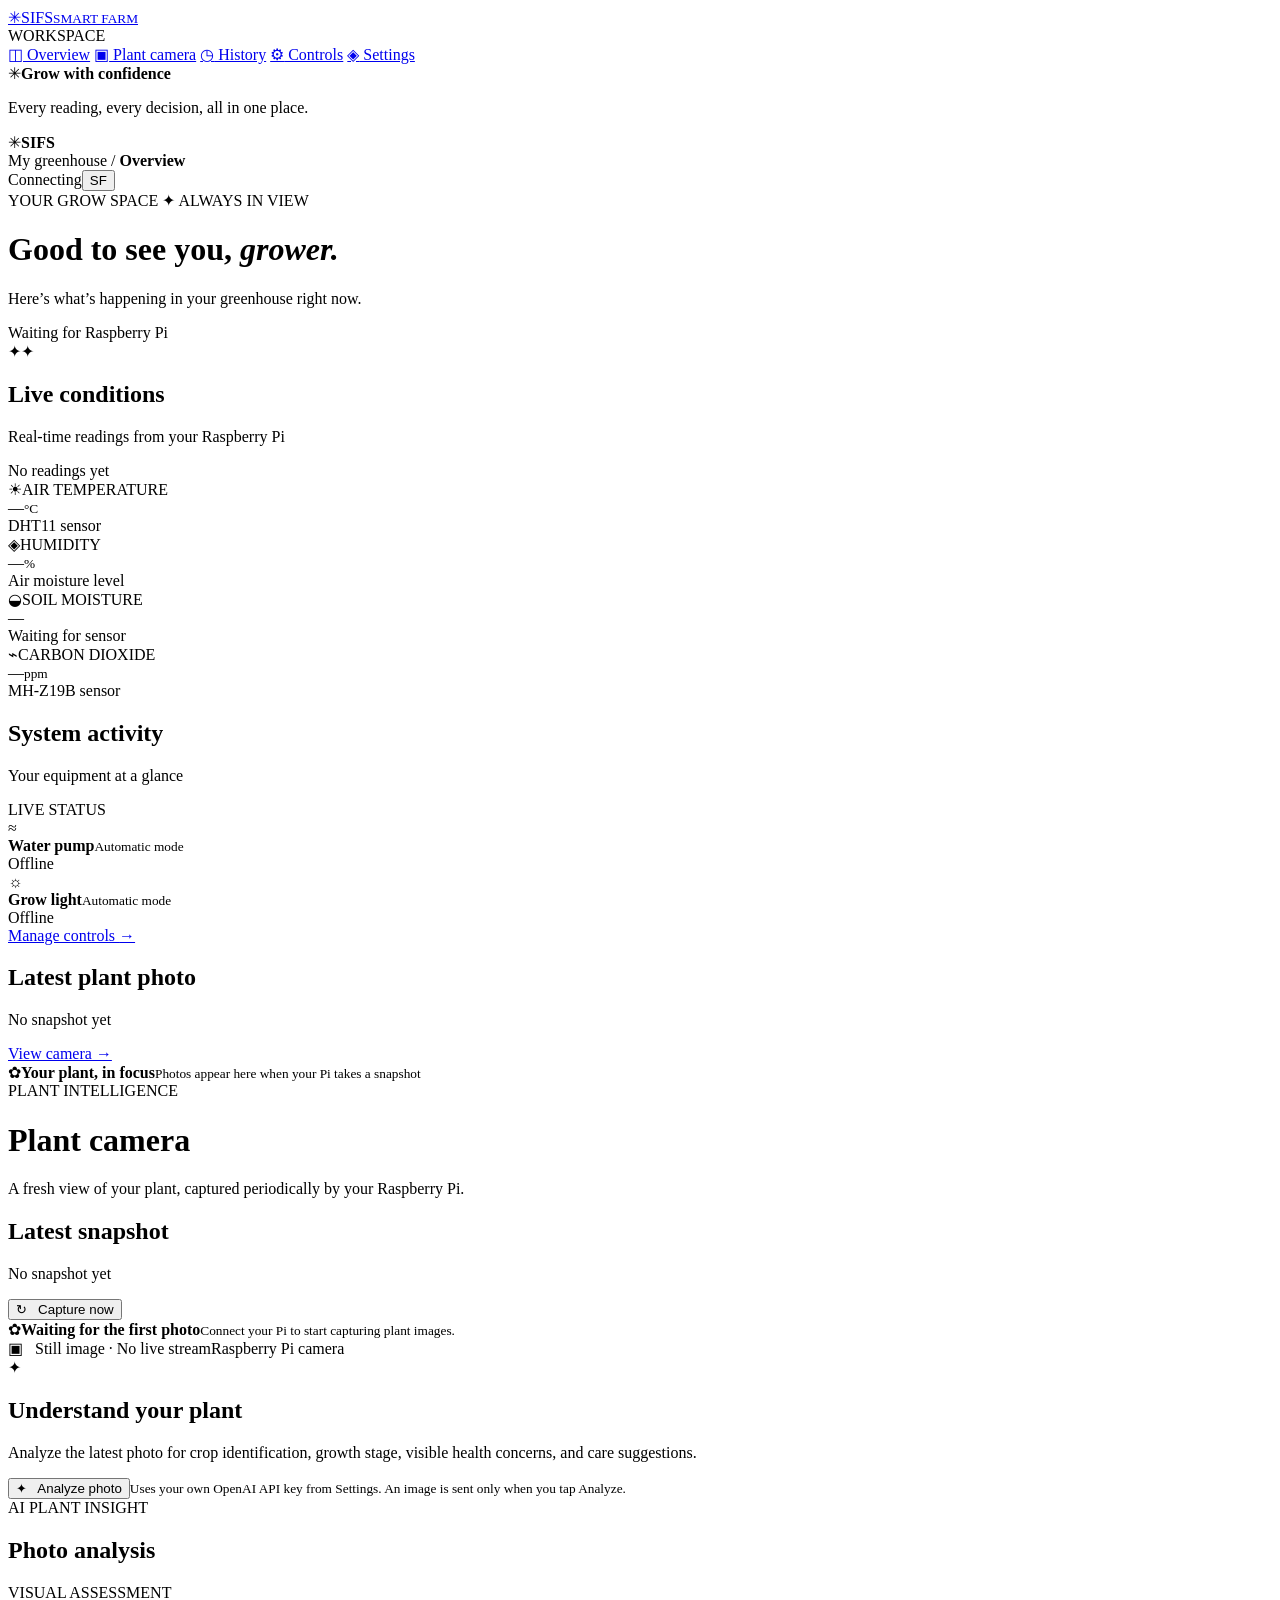
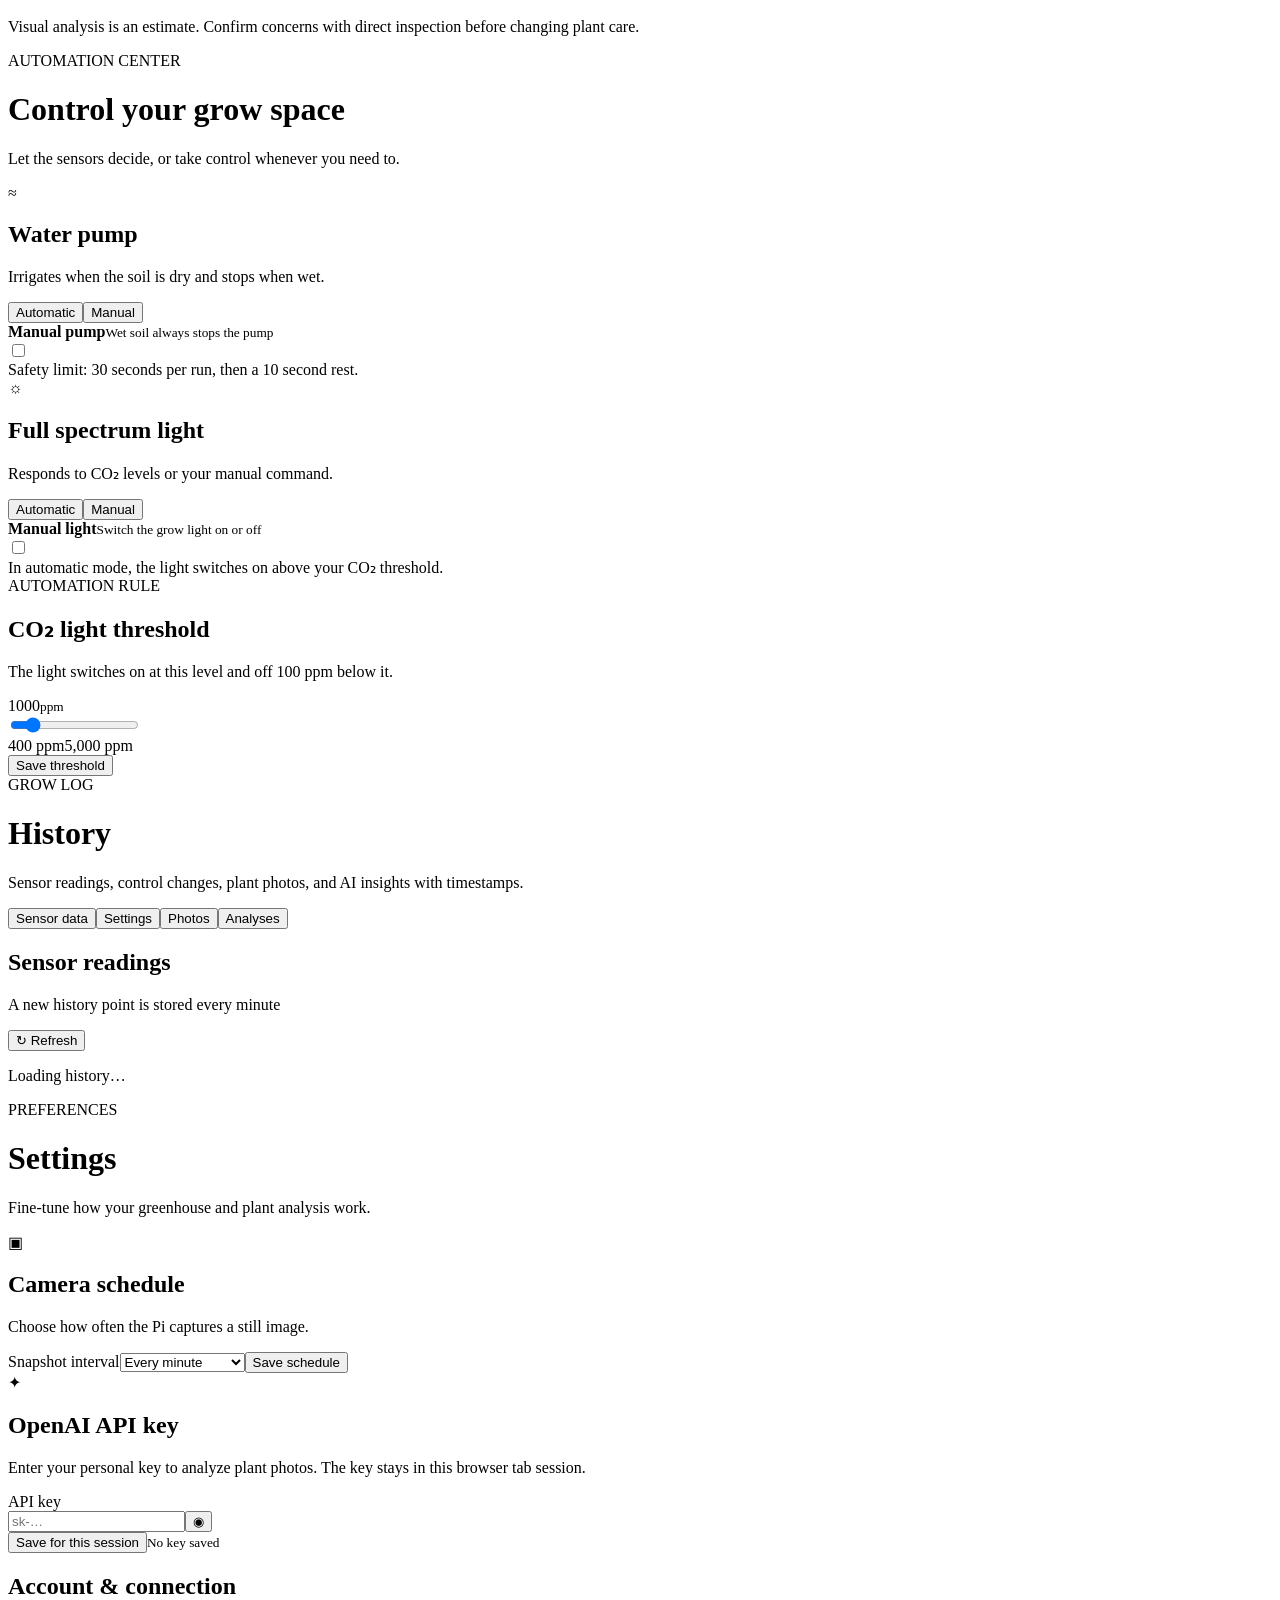
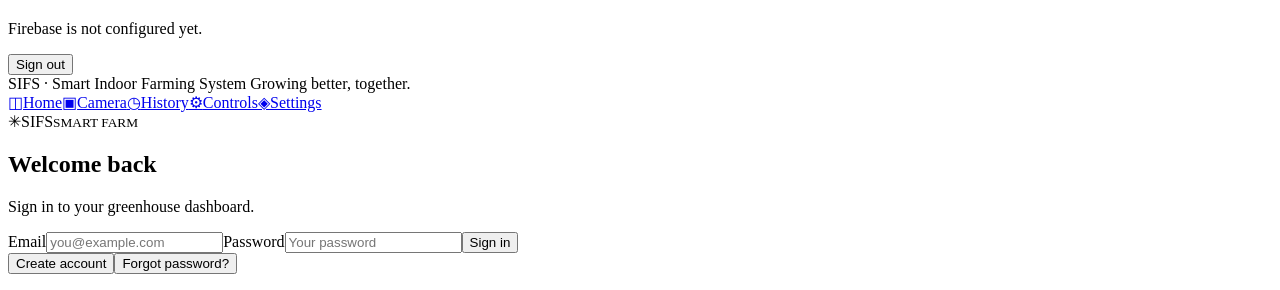
==== web/index.html @ b363ac5b "Add SIFS web dashboard and Raspberry Pi controller" ====
<!doctype html>
<html lang="en">
<head>
  <meta charset="utf-8">
  <meta name="viewport" content="width=device-width,initial-scale=1,viewport-fit=cover">
  <meta name="theme-color" content="#142c23">
  <meta name="description" content="SIFS Smart Farm — monitor and care for your plants from anywhere.">
  <link rel="manifest" href="/manifest.webmanifest">
  <link rel="stylesheet" href="/styles.css">
  <title>SIFS · Smart Farm</title>
</head>
<body>
  <div class="app-shell">
    <aside class="sidebar">
      <a class="brand" href="#overview"><span class="brand-mark">✳</span><span>SIFS<small>SMART FARM</small></span></a>
      <div class="nav-label">WORKSPACE</div>
      <nav class="side-nav" aria-label="Main navigation">
        <a data-page="overview" href="#overview"><span>◫</span> Overview</a>
        <a data-page="camera" href="#camera"><span>▣</span> Plant camera</a>
        <a data-page="history" href="#history"><span>◷</span> History</a>
        <a data-page="controls" href="#controls"><span>⚙</span> Controls</a>
        <a data-page="settings" href="#settings"><span>◈</span> Settings</a>
      </nav>
      <div class="sidebar-bottom"><span class="leaf-orbit">✳</span><strong>Grow with confidence</strong><p>Every reading, every decision, all in one place.</p></div>
    </aside>

    <div class="main-area">
      <header class="topbar">
        <div class="mobile-brand"><span class="brand-mark">✳</span><strong>SIFS</strong></div>
        <div class="breadcrumb">My greenhouse <span>/</span> <b id="page-label">Overview</b></div>
        <div class="top-actions"><span class="connection" id="connection"><i></i> Connecting</span><button class="avatar" id="account-button" title="Account">SF</button></div>
      </header>

      <main id="overview-page" class="page">
        <div class="hero">
          <div class="hero-text"><div class="eyebrow">YOUR GROW SPACE <span>✦</span> ALWAYS IN VIEW</div><h1>Good to see you, <em>grower.</em></h1><p>Here’s what’s happening in your greenhouse right now.</p><div class="hero-meta"><span class="live-dot"></span><span id="hero-update">Waiting for Raspberry Pi</span></div></div>
          <div class="hero-art" aria-hidden="true"><div class="sun"></div><div class="plant"><span class="stem"></span><span class="leaf leaf-a"></span><span class="leaf leaf-b"></span><span class="leaf leaf-c"></span><span class="leaf leaf-d"></span><span class="pot"></span></div><span class="spark spark-a">✦</span><span class="spark spark-b">✦</span></div>
        </div>
        <div class="section-heading"><div><h2>Live conditions</h2><p>Real-time readings from your Raspberry Pi</p></div><span class="updated" id="updated">No readings yet</span></div>
        <div class="metric-grid">
          <article class="metric-card"><div class="metric-top"><span class="metric-icon temp">☀</span><span class="metric-label">AIR TEMPERATURE</span></div><div class="metric-value"><span id="temperature">—</span><small>°C</small></div><div class="metric-foot" id="temp-foot">DHT11 sensor</div></article>
          <article class="metric-card"><div class="metric-top"><span class="metric-icon humidity">◈</span><span class="metric-label">HUMIDITY</span></div><div class="metric-value"><span id="humidity">—</span><small>%</small></div><div class="metric-foot">Air moisture level</div></article>
          <article class="metric-card"><div class="metric-top"><span class="metric-icon soil">◒</span><span class="metric-label">SOIL MOISTURE</span></div><div class="metric-value"><span id="soil">—</span><small id="soil-unit"></small></div><div class="metric-foot" id="soil-foot">Waiting for sensor</div></article>
          <article class="metric-card"><div class="metric-top"><span class="metric-icon co2">⌁</span><span class="metric-label">CARBON DIOXIDE</span></div><div class="metric-value"><span id="co2">—</span><small>ppm</small></div><div class="metric-foot" id="co2-foot">MH-Z19B sensor</div></article>
        </div>
        <div class="lower-grid">
          <section class="card status-card"><div class="card-head"><div><h2>System activity</h2><p>Your equipment at a glance</p></div><span class="small-badge">LIVE STATUS</span></div><div class="device-row"><span class="device-icon pump">≈</span><div><strong>Water pump</strong><small id="pump-mode">Automatic mode</small></div><span class="device-state" id="pump-state">Offline</span></div><div class="device-row"><span class="device-icon light">☼</span><div><strong>Grow light</strong><small id="light-mode">Automatic mode</small></div><span class="device-state" id="light-state">Offline</span></div><a class="text-link" href="#controls">Manage controls <span>→</span></a></section>
          <section class="card photo-card"><div class="card-head"><div><h2>Latest plant photo</h2><p id="photo-time">No snapshot yet</p></div><a class="text-link compact" href="#camera">View camera →</a></div><div class="photo-preview" id="overview-photo"><div class="photo-empty"><span>✿</span><strong>Your plant, in focus</strong><small>Photos appear here when your Pi takes a snapshot</small></div></div></section>
        </div>
      </main>

      <main id="camera-page" class="page hidden">
        <div class="page-title"><div class="eyebrow">PLANT INTELLIGENCE</div><h1>Plant camera</h1><p>A fresh view of your plant, captured periodically by your Raspberry Pi.</p></div>
        <div class="camera-layout"><section class="card camera-card"><div class="card-head"><div><h2>Latest snapshot</h2><p id="camera-time">No snapshot yet</p></div><button class="button button-outline" id="capture-button">↻ &nbsp; Capture now</button></div><div class="camera-image" id="camera-image"><div class="photo-empty"><span>✿</span><strong>Waiting for the first photo</strong><small>Connect your Pi to start capturing plant images.</small></div></div><div class="camera-footer"><span>▣ &nbsp; Still image · No live stream</span><span id="camera-source">Raspberry Pi camera</span></div></section>
        <section class="card analysis-card"><div class="analysis-symbol">✦</div><h2>Understand your plant</h2><p>Analyze the latest photo for crop identification, growth stage, visible health concerns, and care suggestions.</p><button class="button button-primary wide" id="analyze-button">✦ &nbsp; Analyze photo</button><small>Uses your own OpenAI API key from Settings. An image is sent only when you tap Analyze.</small></section></div>
        <section class="card result-card hidden" id="result-card"><div class="card-head"><div><div class="eyebrow">AI PLANT INSIGHT</div><h2>Photo analysis</h2></div><span class="small-badge">VISUAL ASSESSMENT</span></div><div id="analysis-result"></div><p class="disclaimer">Visual analysis is an estimate. Confirm concerns with direct inspection before changing plant care.</p></section>
      </main>

      <main id="controls-page" class="page hidden"><div class="page-title"><div class="eyebrow">AUTOMATION CENTER</div><h1>Control your grow space</h1><p>Let the sensors decide, or take control whenever you need to.</p></div><div class="control-grid">
        <section class="card control-card"><div class="control-intro"><span class="control-icon pump">≈</span><div><h2>Water pump</h2><p>Irrigates when the soil is dry and stops when wet.</p></div></div><div class="segmented" role="group" aria-label="Pump mode"><button data-mode="pump" data-value="auto">Automatic</button><button data-mode="pump" data-value="manual">Manual</button></div><div class="manual-row"><div><strong>Manual pump</strong><small>Wet soil always stops the pump</small></div><label class="switch"><input id="manual-pump" type="checkbox"><span></span></label></div><div class="control-note">Safety limit: 30 seconds per run, then a 10 second rest.</div></section>
        <section class="card control-card"><div class="control-intro"><span class="control-icon light">☼</span><div><h2>Full spectrum light</h2><p>Responds to CO₂ levels or your manual command.</p></div></div><div class="segmented" role="group" aria-label="Light mode"><button data-mode="light" data-value="auto">Automatic</button><button data-mode="light" data-value="manual">Manual</button></div><div class="manual-row"><div><strong>Manual light</strong><small>Switch the grow light on or off</small></div><label class="switch"><input id="manual-light" type="checkbox"><span></span></label></div><div class="control-note">In automatic mode, the light switches on above your CO₂ threshold.</div></section>
      </div><section class="card threshold-card"><div class="threshold-heading"><div><div class="eyebrow">AUTOMATION RULE</div><h2>CO₂ light threshold</h2><p>The light switches on at this level and off 100 ppm below it.</p></div><div class="threshold-value"><span id="threshold-display">1000</span><small>ppm</small></div></div><input id="threshold" type="range" min="400" max="5000" step="50" value="1000"><div class="range-labels"><span>400 ppm</span><span>5,000 ppm</span></div><button id="save-threshold" class="button button-primary">Save threshold</button></section></main>

      <main id="history-page" class="page hidden"><div class="page-title"><div class="eyebrow">GROW LOG</div><h1>History</h1><p>Sensor readings, control changes, plant photos, and AI insights with timestamps.</p></div><div class="history-tabs" role="tablist" aria-label="History category"><button class="active" data-history="telemetry">Sensor data</button><button data-history="settings">Settings</button><button data-history="photos">Photos</button><button data-history="analyses">Analyses</button></div><section class="card history-card"><div class="card-head"><div><h2 id="history-title">Sensor readings</h2><p id="history-subtitle">A new history point is stored every minute</p></div><button class="button button-outline" id="refresh-history">↻ Refresh</button></div><div id="history-content" class="history-content"><p class="history-empty">Loading history…</p></div></section></main>

      <main id="settings-page" class="page hidden"><div class="page-title"><div class="eyebrow">PREFERENCES</div><h1>Settings</h1><p>Fine-tune how your greenhouse and plant analysis work.</p></div><div class="settings-grid"><section class="card settings-card"><div class="settings-icon">▣</div><h2>Camera schedule</h2><p>Choose how often the Pi captures a still image.</p><label for="photo-interval">Snapshot interval</label><select id="photo-interval"><option value="1">Every minute</option><option value="5">Every 5 minutes</option><option value="10">Every 10 minutes</option><option value="15">Every 15 minutes</option><option value="30">Every 30 minutes</option><option value="60">Every hour</option></select><button id="save-interval" class="button button-primary">Save schedule</button></section><section class="card settings-card"><div class="settings-icon">✦</div><h2>OpenAI API key</h2><p>Enter your personal key to analyze plant photos. The key stays in this browser tab session.</p><label for="api-key">API key</label><div class="input-wrap"><input id="api-key" type="password" placeholder="sk-…" autocomplete="off"><button id="toggle-key" aria-label="Show or hide API key">◉</button></div><button id="save-key" class="button button-primary">Save for this session</button><small id="key-status">No key saved</small></section></div><section class="card account-card"><div><h2>Account & connection</h2><p id="account-detail">Firebase is not configured yet.</p></div><button id="sign-out" class="button button-outline">Sign out</button></section></main>
      <footer class="footer">SIFS · Smart Indoor Farming System <span>Growing better, together.</span></footer>
    </div>
    <nav class="bottom-nav" aria-label="Mobile navigation"><a data-page="overview" href="#overview"><span>◫</span>Home</a><a data-page="camera" href="#camera"><span>▣</span>Camera</a><a data-page="history" href="#history"><span>◷</span>History</a><a data-page="controls" href="#controls"><span>⚙</span>Controls</a><a data-page="settings" href="#settings"><span>◈</span>Settings</a></nav>
  </div>

  <div class="modal hidden" id="login-modal"><div class="modal-card"><div class="brand"><span class="brand-mark">✳</span><span>SIFS<small>SMART FARM</small></span></div><h2>Welcome back</h2><p>Sign in to your greenhouse dashboard.</p><form id="login-form"><label>Email<input id="login-email" type="email" required placeholder="you@example.com"></label><label>Password<input id="login-password" type="password" required placeholder="Your password"></label><button class="button button-primary wide" type="submit">Sign in</button><div class="auth-links"><button id="create-account" type="button">Create account</button><button id="reset-password" type="button">Forgot password?</button></div><p class="form-error" id="login-error"></p></form></div></div>
  <div class="toast" id="toast" role="status" aria-live="polite"></div>
  <script type="module" src="/app.js"></script>
</body>
</html>
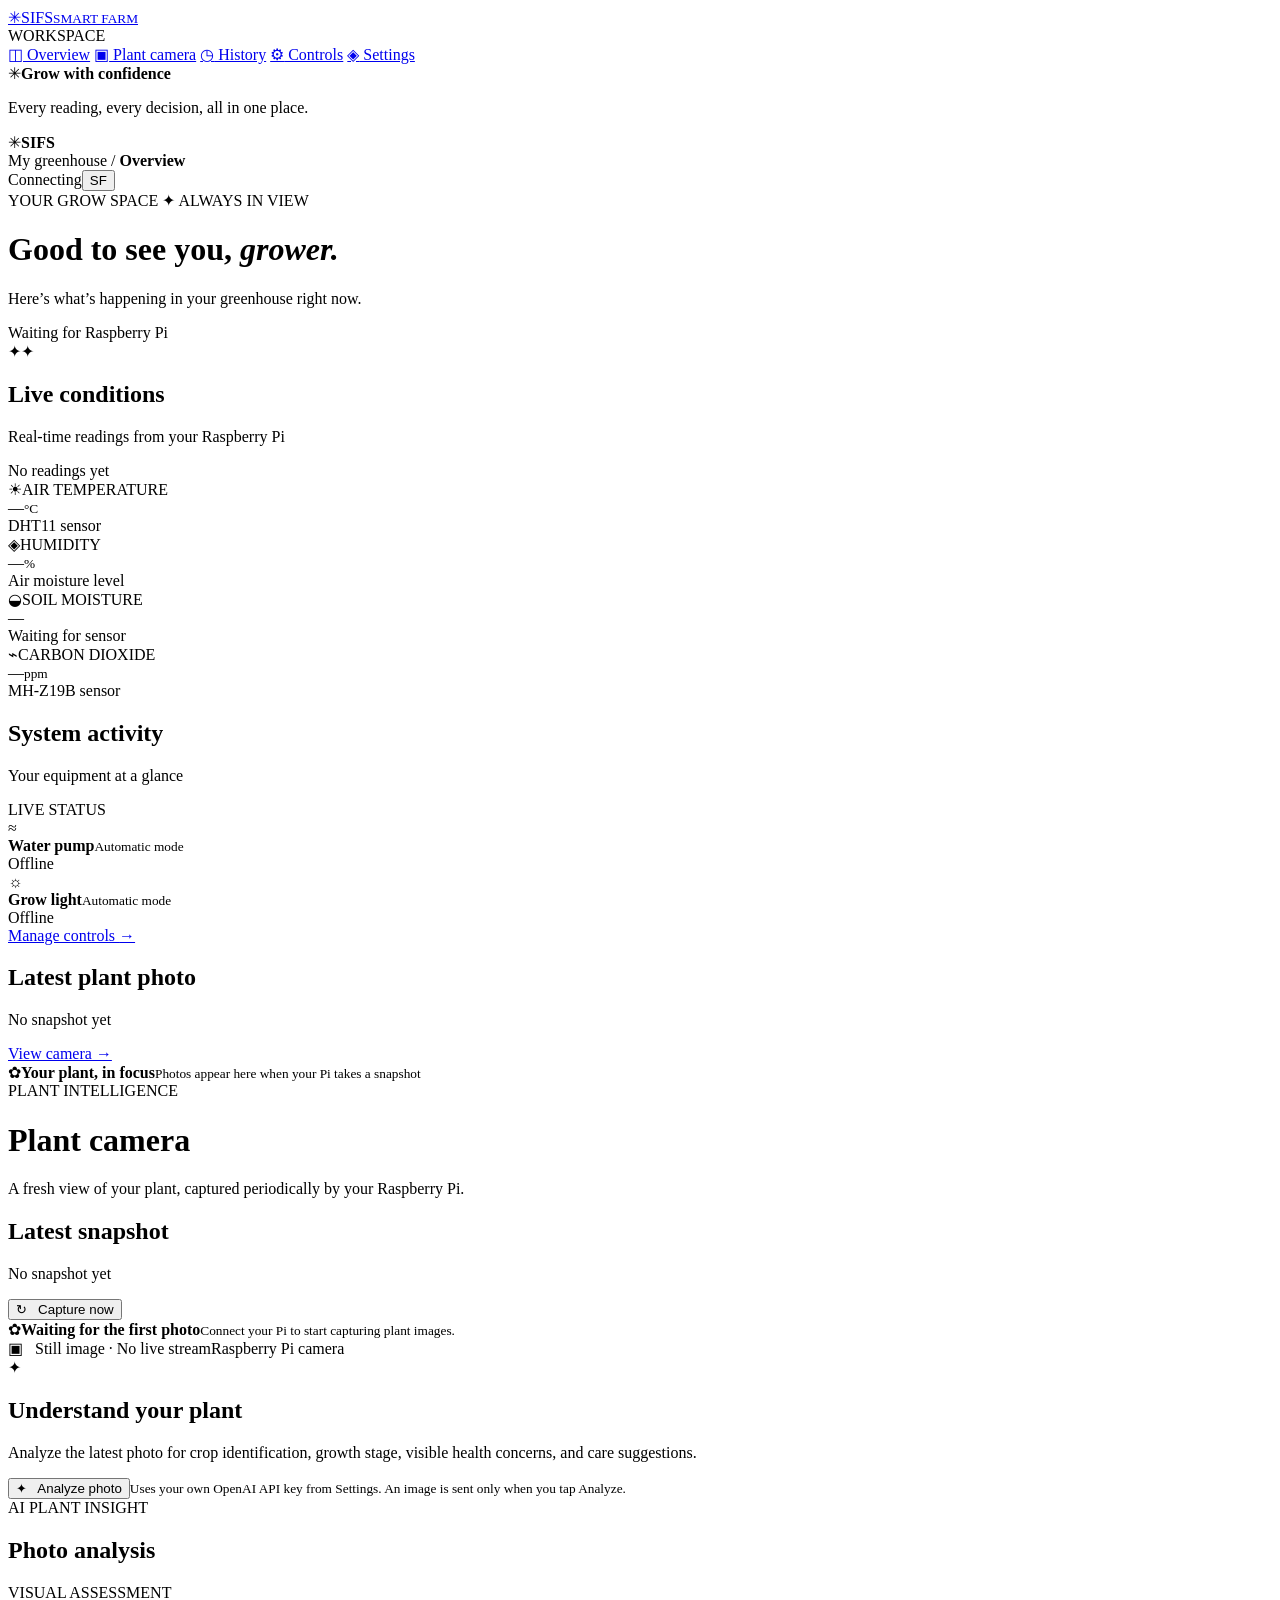
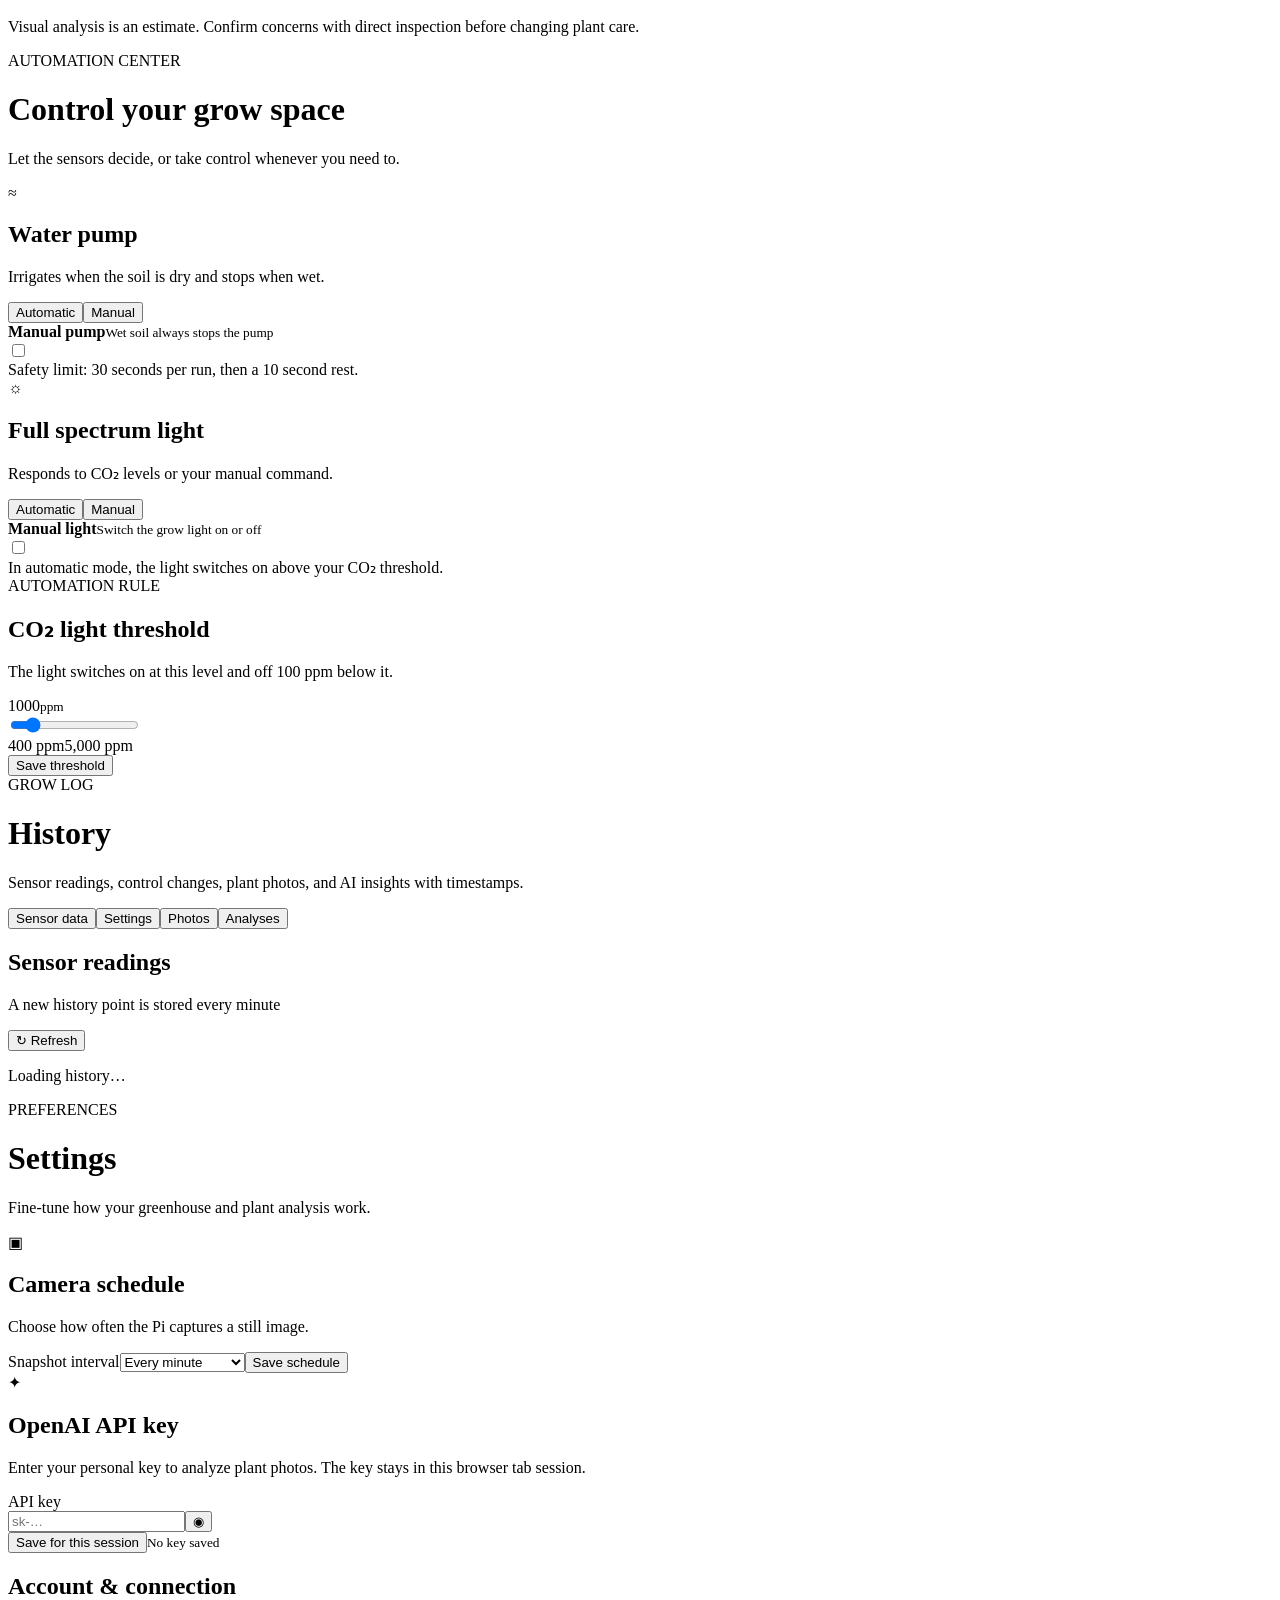
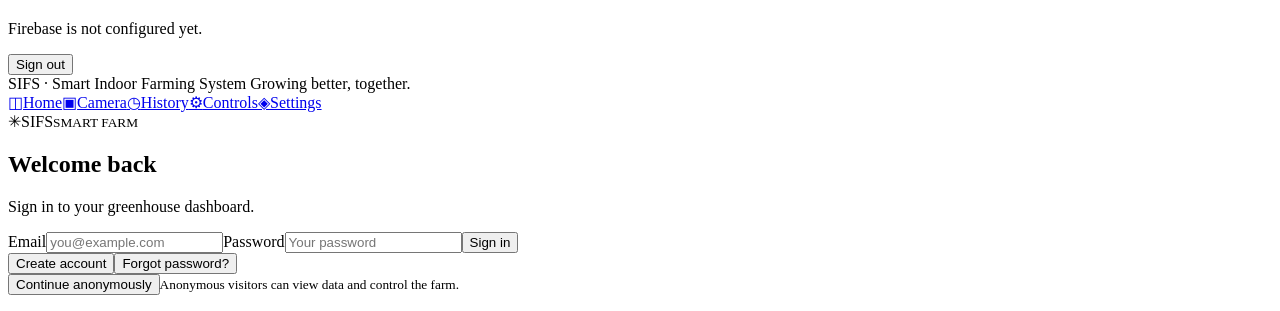
==== commit a78b5d14: "Open Smart Farm signup and anonymous access" ====
--- a/web/index.html
+++ b/web/index.html
@@ -69,7 +69,7 @@
     <nav class="bottom-nav" aria-label="Mobile navigation"><a data-page="overview" href="#overview"><span>◫</span>Home</a><a data-page="camera" href="#camera"><span>▣</span>Camera</a><a data-page="history" href="#history"><span>◷</span>History</a><a data-page="controls" href="#controls"><span>⚙</span>Controls</a><a data-page="settings" href="#settings"><span>◈</span>Settings</a></nav>
   </div>
 
-  <div class="modal hidden" id="login-modal"><div class="modal-card"><div class="brand"><span class="brand-mark">✳</span><span>SIFS<small>SMART FARM</small></span></div><h2>Welcome back</h2><p>Sign in to your greenhouse dashboard.</p><form id="login-form"><label>Email<input id="login-email" type="email" required placeholder="you@example.com"></label><label>Password<input id="login-password" type="password" required placeholder="Your password"></label><button class="button button-primary wide" type="submit">Sign in</button><div class="auth-links"><button id="create-account" type="button">Create account</button><button id="reset-password" type="button">Forgot password?</button></div><p class="form-error" id="login-error"></p></form></div></div>
+  <div class="modal hidden" id="login-modal"><div class="modal-card"><div class="brand"><span class="brand-mark">✳</span><span>SIFS<small>SMART FARM</small></span></div><h2>Welcome back</h2><p>Sign in to your greenhouse dashboard.</p><form id="login-form"><label>Email<input id="login-email" type="email" required placeholder="you@example.com"></label><label>Password<input id="login-password" type="password" required placeholder="Your password"></label><button class="button button-primary wide" type="submit">Sign in</button><div class="auth-links"><button id="create-account" type="button">Create account</button><button id="reset-password" type="button">Forgot password?</button></div><button id="guest-button" class="button button-outline wide" type="button">Continue anonymously</button><small id="guest-note">Anonymous visitors can view data and control the farm.</small><p class="form-error" id="login-error"></p></form></div></div>
   <div class="toast" id="toast" role="status" aria-live="polite"></div>
   <script type="module" src="/app.js"></script>
 </body>
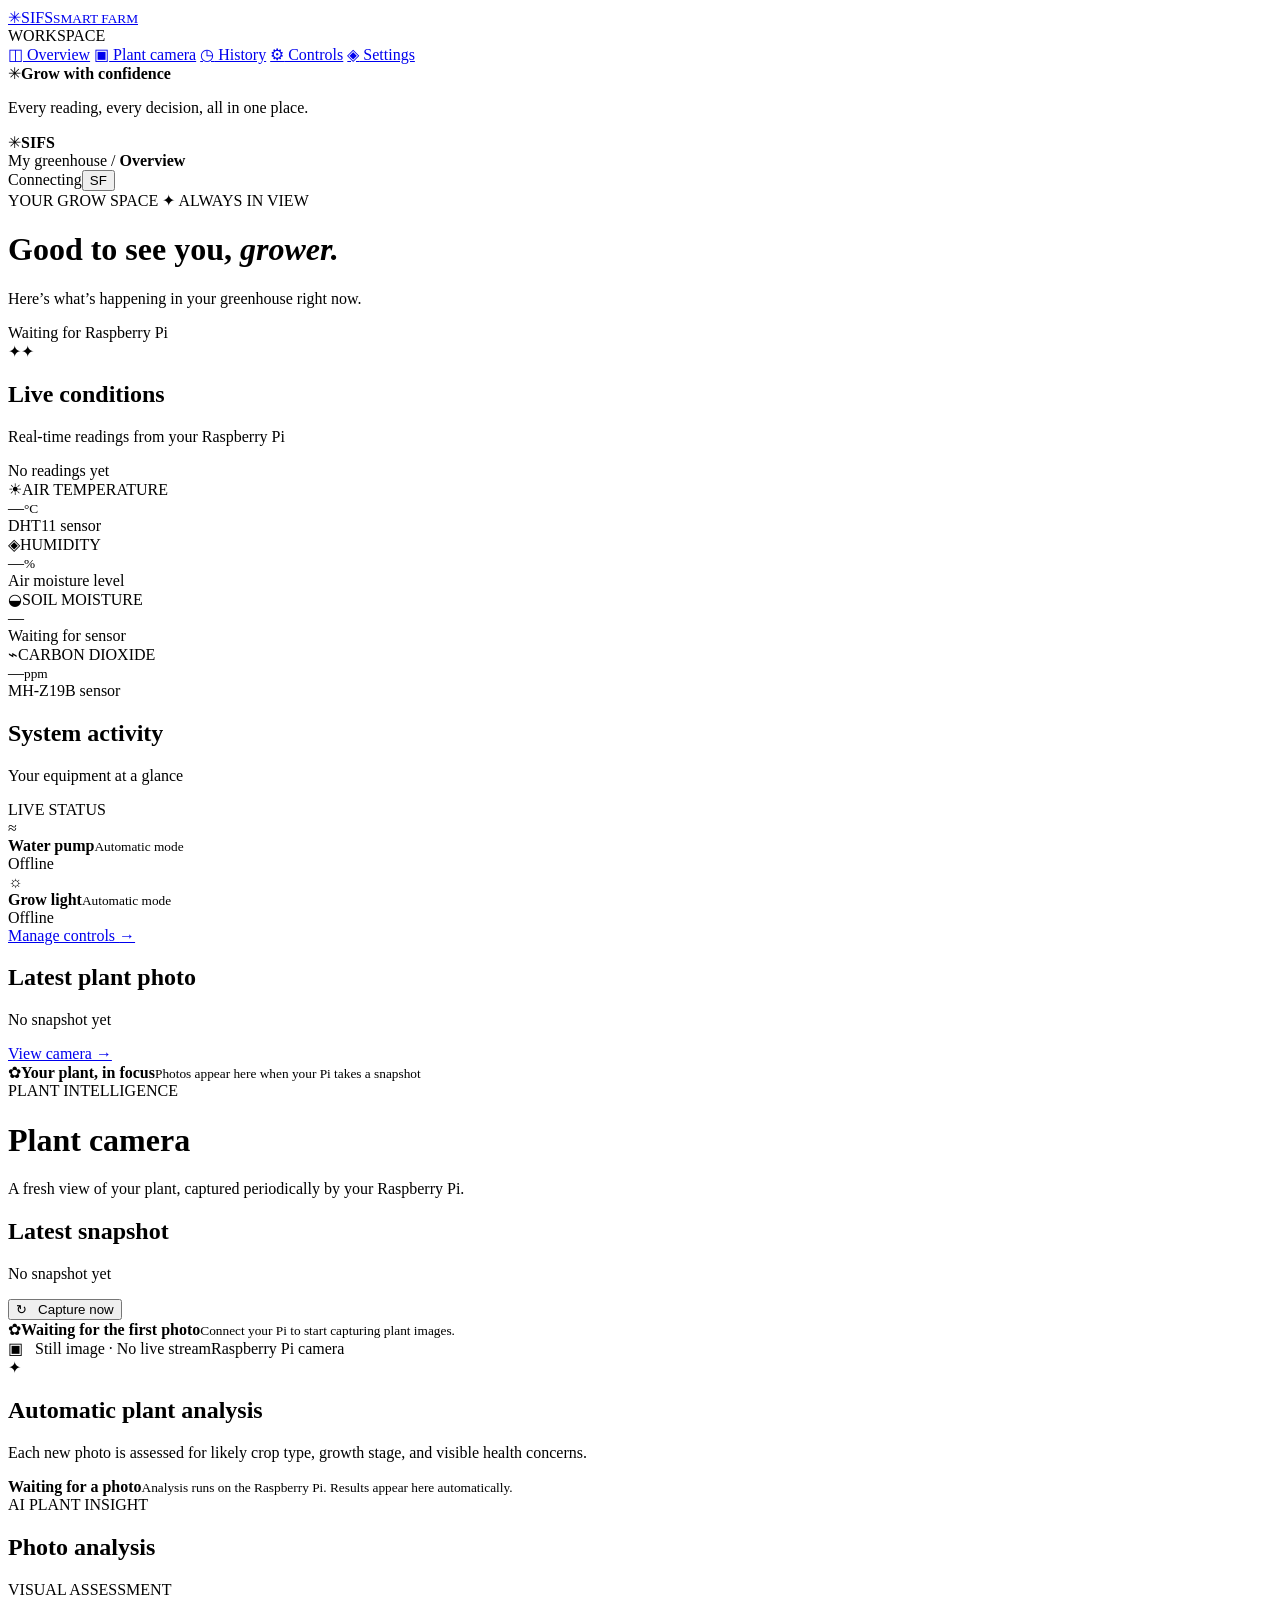
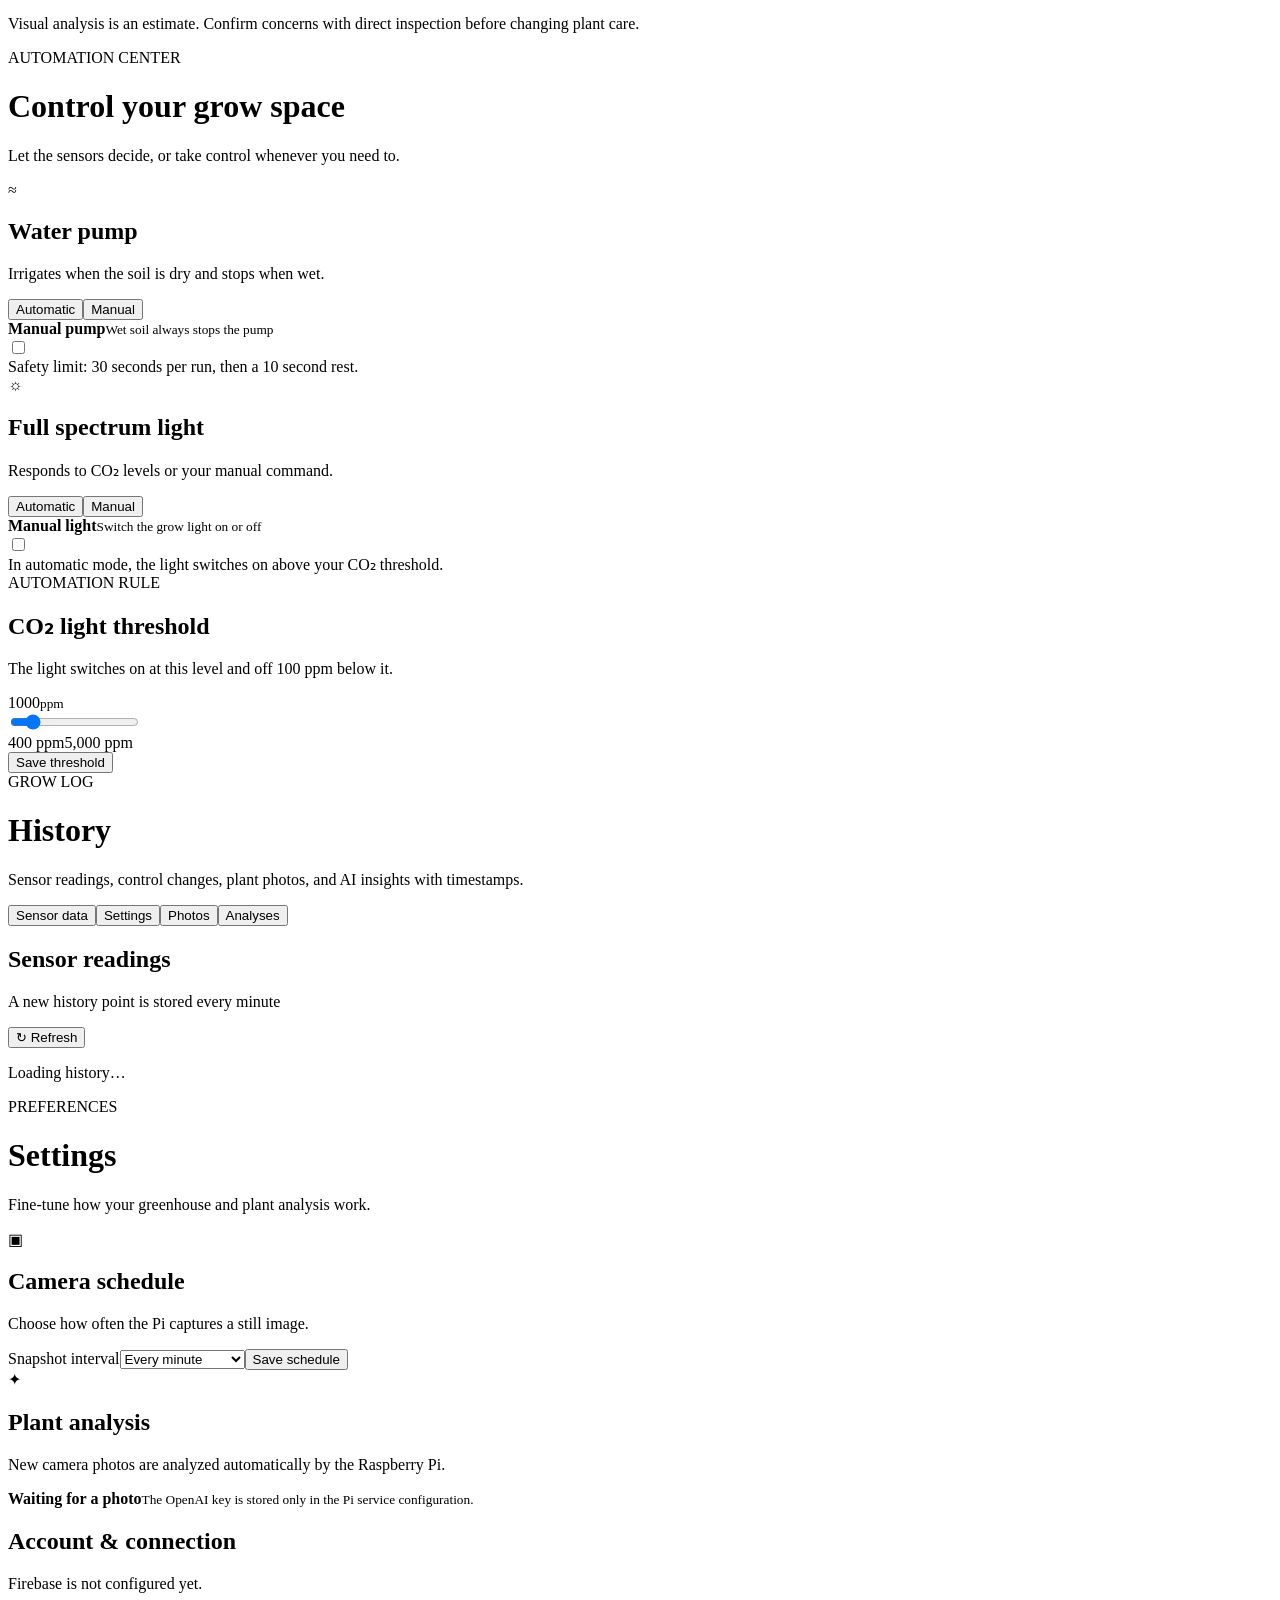
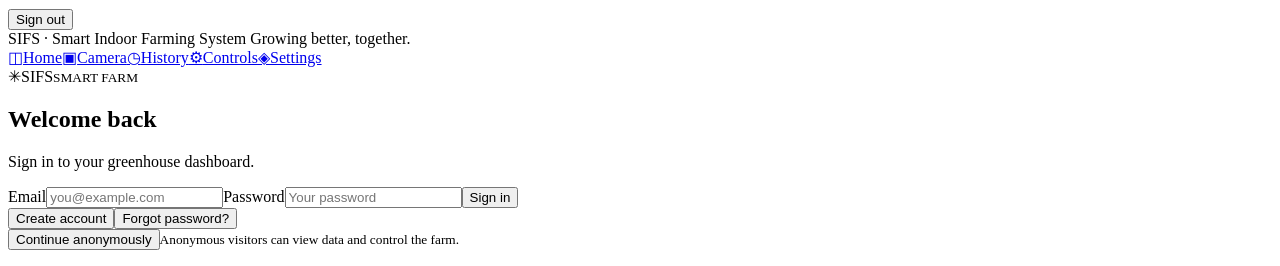
==== commit 05ac5ea5: "Analyze captured plant photos automatically on Pi" ====
--- a/web/index.html
+++ b/web/index.html
@@ -52,7 +52,7 @@
       <main id="camera-page" class="page hidden">
         <div class="page-title"><div class="eyebrow">PLANT INTELLIGENCE</div><h1>Plant camera</h1><p>A fresh view of your plant, captured periodically by your Raspberry Pi.</p></div>
         <div class="camera-layout"><section class="card camera-card"><div class="card-head"><div><h2>Latest snapshot</h2><p id="camera-time">No snapshot yet</p></div><button class="button button-outline" id="capture-button">↻ &nbsp; Capture now</button></div><div class="camera-image" id="camera-image"><div class="photo-empty"><span>✿</span><strong>Waiting for the first photo</strong><small>Connect your Pi to start capturing plant images.</small></div></div><div class="camera-footer"><span>▣ &nbsp; Still image · No live stream</span><span id="camera-source">Raspberry Pi camera</span></div></section>
-        <section class="card analysis-card"><div class="analysis-symbol">✦</div><h2>Understand your plant</h2><p>Analyze the latest photo for crop identification, growth stage, visible health concerns, and care suggestions.</p><button class="button button-primary wide" id="analyze-button">✦ &nbsp; Analyze photo</button><small>Uses your own OpenAI API key from Settings. An image is sent only when you tap Analyze.</small></section></div>
+        <section class="card analysis-card"><div class="analysis-symbol">✦</div><h2>Automatic plant analysis</h2><p>Each new photo is assessed for likely crop type, growth stage, and visible health concerns.</p><strong id="analysis-status">Waiting for a photo</strong><small>Analysis runs on the Raspberry Pi. Results appear here automatically.</small></section></div>
         <section class="card result-card hidden" id="result-card"><div class="card-head"><div><div class="eyebrow">AI PLANT INSIGHT</div><h2>Photo analysis</h2></div><span class="small-badge">VISUAL ASSESSMENT</span></div><div id="analysis-result"></div><p class="disclaimer">Visual analysis is an estimate. Confirm concerns with direct inspection before changing plant care.</p></section>
       </main>
 
@@ -63,7 +63,7 @@
 
       <main id="history-page" class="page hidden"><div class="page-title"><div class="eyebrow">GROW LOG</div><h1>History</h1><p>Sensor readings, control changes, plant photos, and AI insights with timestamps.</p></div><div class="history-tabs" role="tablist" aria-label="History category"><button class="active" data-history="telemetry">Sensor data</button><button data-history="settings">Settings</button><button data-history="photos">Photos</button><button data-history="analyses">Analyses</button></div><section class="card history-card"><div class="card-head"><div><h2 id="history-title">Sensor readings</h2><p id="history-subtitle">A new history point is stored every minute</p></div><button class="button button-outline" id="refresh-history">↻ Refresh</button></div><div id="history-content" class="history-content"><p class="history-empty">Loading history…</p></div></section></main>
 
-      <main id="settings-page" class="page hidden"><div class="page-title"><div class="eyebrow">PREFERENCES</div><h1>Settings</h1><p>Fine-tune how your greenhouse and plant analysis work.</p></div><div class="settings-grid"><section class="card settings-card"><div class="settings-icon">▣</div><h2>Camera schedule</h2><p>Choose how often the Pi captures a still image.</p><label for="photo-interval">Snapshot interval</label><select id="photo-interval"><option value="1">Every minute</option><option value="5">Every 5 minutes</option><option value="10">Every 10 minutes</option><option value="15">Every 15 minutes</option><option value="30">Every 30 minutes</option><option value="60">Every hour</option></select><button id="save-interval" class="button button-primary">Save schedule</button></section><section class="card settings-card"><div class="settings-icon">✦</div><h2>OpenAI API key</h2><p>Enter your personal key to analyze plant photos. The key stays in this browser tab session.</p><label for="api-key">API key</label><div class="input-wrap"><input id="api-key" type="password" placeholder="sk-…" autocomplete="off"><button id="toggle-key" aria-label="Show or hide API key">◉</button></div><button id="save-key" class="button button-primary">Save for this session</button><small id="key-status">No key saved</small></section></div><section class="card account-card"><div><h2>Account & connection</h2><p id="account-detail">Firebase is not configured yet.</p></div><button id="sign-out" class="button button-outline">Sign out</button></section></main>
+      <main id="settings-page" class="page hidden"><div class="page-title"><div class="eyebrow">PREFERENCES</div><h1>Settings</h1><p>Fine-tune how your greenhouse and plant analysis work.</p></div><div class="settings-grid"><section class="card settings-card"><div class="settings-icon">▣</div><h2>Camera schedule</h2><p>Choose how often the Pi captures a still image.</p><label for="photo-interval">Snapshot interval</label><select id="photo-interval"><option value="1">Every minute</option><option value="5">Every 5 minutes</option><option value="10">Every 10 minutes</option><option value="15">Every 15 minutes</option><option value="30">Every 30 minutes</option><option value="60">Every hour</option></select><button id="save-interval" class="button button-primary">Save schedule</button></section><section class="card settings-card"><div class="settings-icon">✦</div><h2>Plant analysis</h2><p>New camera photos are analyzed automatically by the Raspberry Pi.</p><strong id="settings-analysis-status">Waiting for a photo</strong><small>The OpenAI key is stored only in the Pi service configuration.</small></section></div><section class="card account-card"><div><h2>Account & connection</h2><p id="account-detail">Firebase is not configured yet.</p></div><button id="sign-out" class="button button-outline">Sign out</button></section></main>
       <footer class="footer">SIFS · Smart Indoor Farming System <span>Growing better, together.</span></footer>
     </div>
     <nav class="bottom-nav" aria-label="Mobile navigation"><a data-page="overview" href="#overview"><span>◫</span>Home</a><a data-page="camera" href="#camera"><span>▣</span>Camera</a><a data-page="history" href="#history"><span>◷</span>History</a><a data-page="controls" href="#controls"><span>⚙</span>Controls</a><a data-page="settings" href="#settings"><span>◈</span>Settings</a></nav>
